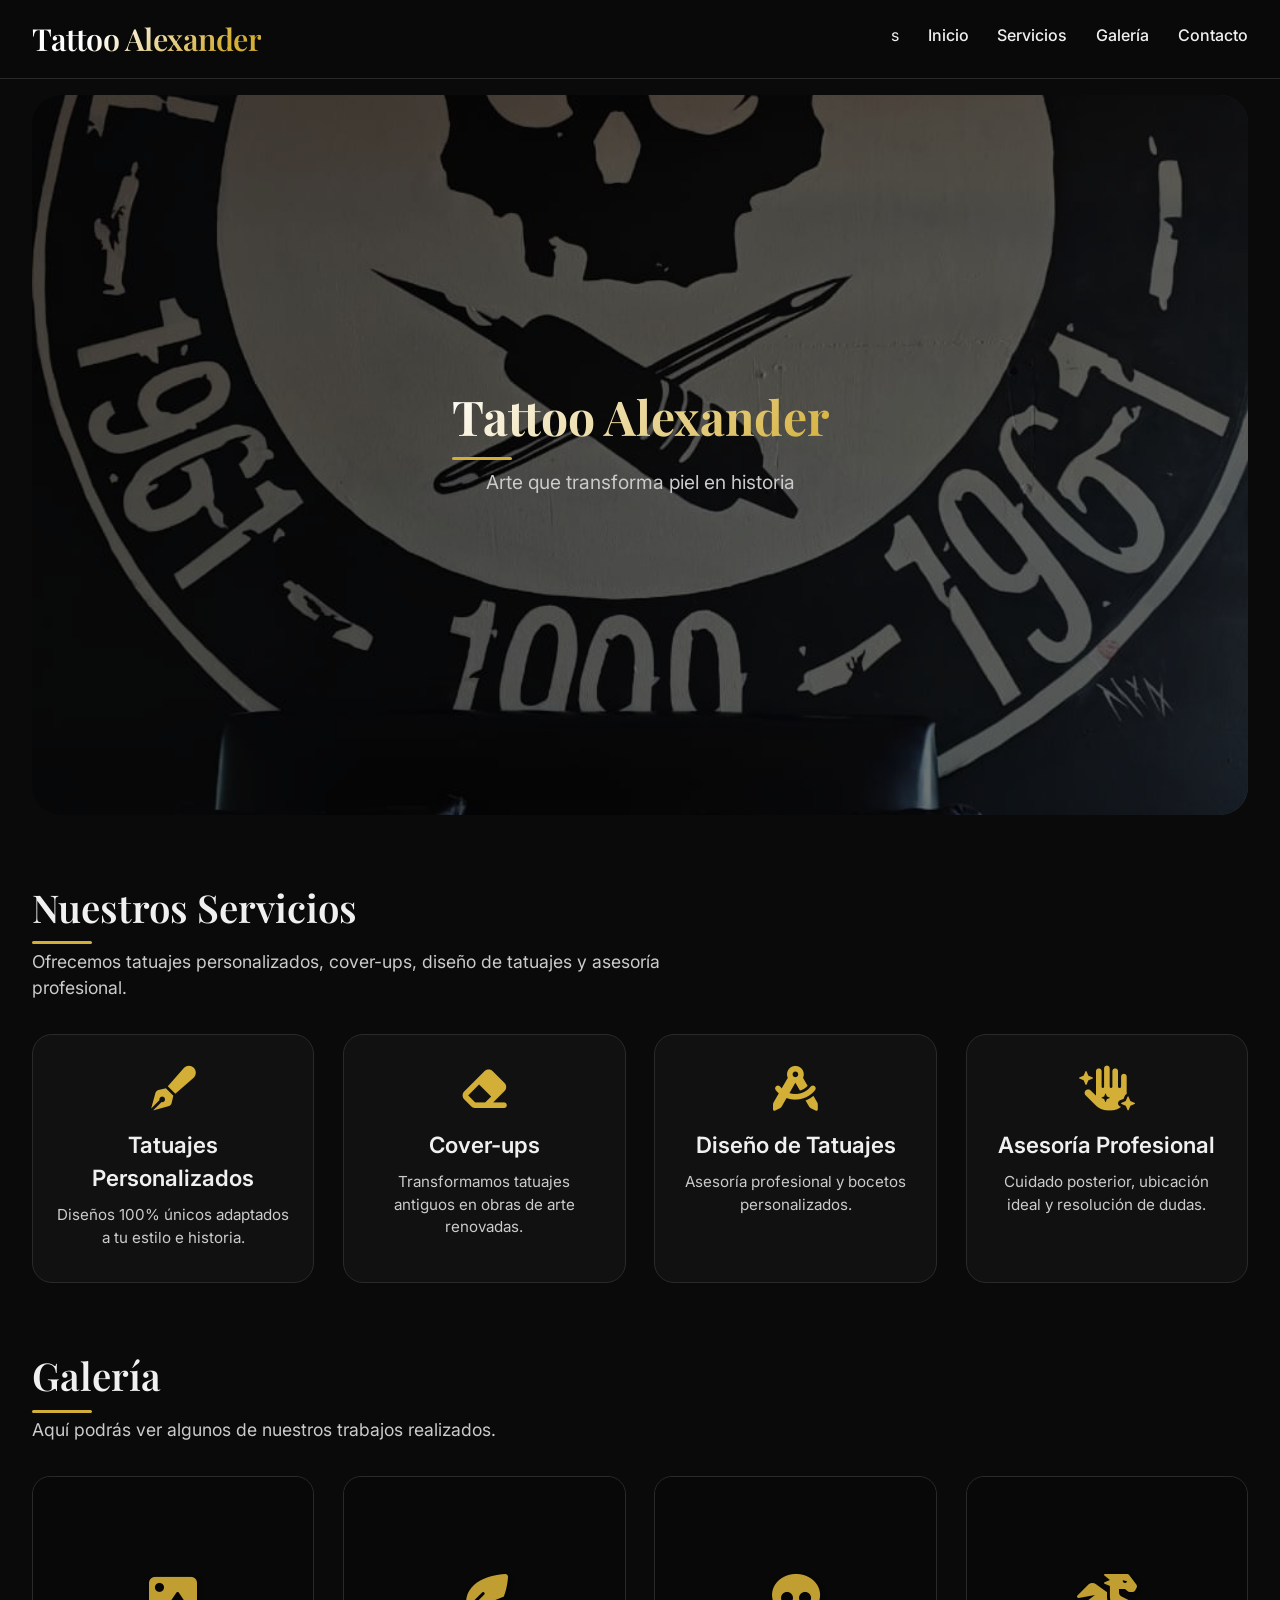
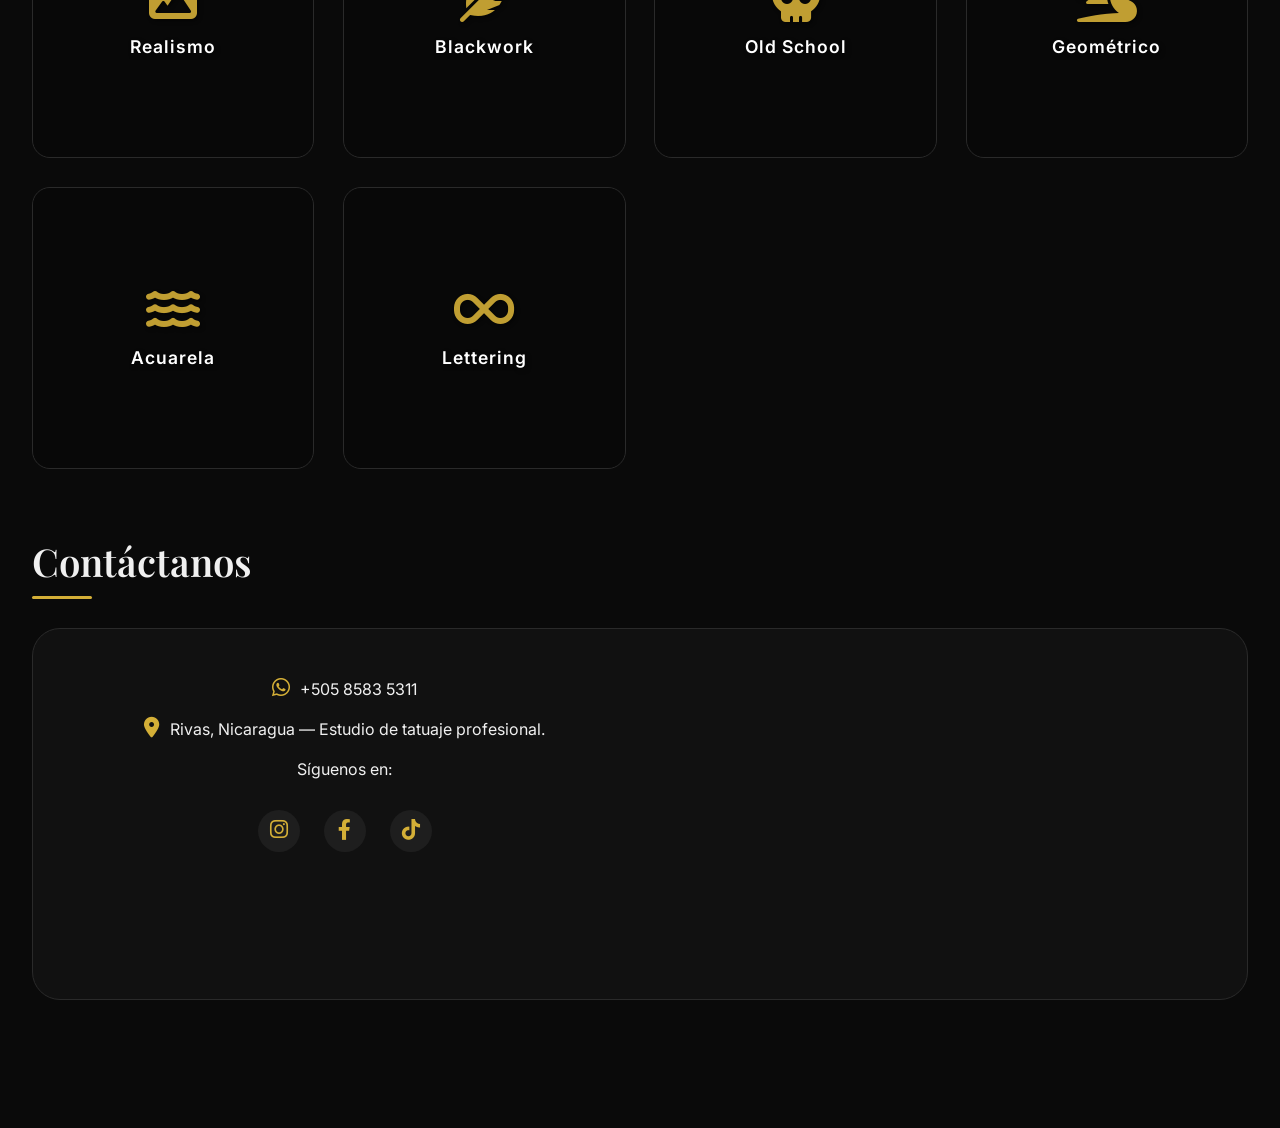
==== index.html @ 0f835dbe "afuera de la carpeta" ====
<!DOCTYPE html>
<html lang="es">

<head>
    <meta charset="UTF-8">
    <meta name="viewport" content="width=device-width, initial-scale=1.0, user-scalable=yes">
    <meta name="description"
        content="Tattoo Alexander | Arte en la piel con pasión y profesionalismo. Tatuajes personalizados, cover-ups y diseño en Rivas, Nicaragua.">
    <title>Tattoo Alexander | Arte en la Piel</title>
    <!-- Preconnect para fuentes y mejor rendimiento -->
    <link rel="preconnect" href="https://fonts.googleapis.com">
    <link rel="preconnect" href="https://fonts.gstatic.com" crossorigin>
    <!-- Google Fonts: estilos modernos y elegantes -->
    <link
        href="https://fonts.googleapis.com/css2?family=Inter:opsz,wght@14..32,300;14..32,400;14..32,600;14..32,700&family=Playfair+Display:ital,wght@0,400;0,600;1,400&display=swap"
        rel="stylesheet">
    <!-- Font Awesome 6 (íconos gratuitos) -->
    <link rel="stylesheet" href="https://cdnjs.cloudflare.com/ajax/libs/font-awesome/6.0.0-beta3/css/all.min.css">
    <!-- Archivo CSS externo -->
    <link rel="stylesheet" href="jalex.css">
</head>

<body> 

    <header> <!---Encabezado-->
        <h1>Tattoo Alexander</h1>
        <nav>s
            <a href="#INICIO">Inicio</a>
            <a href="#SERVICIOS">Servicios</a>
            <a href="#GALERIA">Galería</a>
            <a href="#CONTACTO">Contacto</a>
        </nav>
    </header>

    <main>
        <!-- HERO / INICIO -->
        <section id="INICIO" class="hero-carousel">
            <div class="carousel-container">
                <div class="carousel-content">
                    <h2 class="carousel-title">Tattoo Alexander</h2>
                    <p class="carousel-subtitle">Arte que transforma piel en historia</p>
                </div>
            </div>
        </section>

        <!-- SERVICIOS -->
        <section id="SERVICIOS">
            <h2>Nuestros Servicios</h2>
            <p class="section-desc">Ofrecemos tatuajes personalizados, cover-ups, diseño de tatuajes y asesoría
                profesional.</p>
            <div class="servicios-grid">
                <div class="servicio-card">
                    <i class="fas fa-pen-fancy"></i>
                    <h3>Tatuajes Personalizados</h3>
                    <p>Diseños 100% únicos adaptados a tu estilo e historia.</p>
                </div>
                <div class="servicio-card">
                    <i class="fas fa-eraser"></i>
                    <h3>Cover-ups</h3>
                    <p>Transformamos tatuajes antiguos en obras de arte renovadas.</p>
                </div>
                <div class="servicio-card">
                    <i class="fas fa-drafting-compass"></i>
                    <h3>Diseño de Tatuajes</h3>
                    <p>Asesoría profesional y bocetos personalizados.</p>
                </div>
                <div class="servicio-card">
                    <i class="fas fa-hand-sparkles"></i>
                    <h3>Asesoría Profesional</h3>
                    <p>Cuidado posterior, ubicación ideal y resolución de dudas.</p>
                </div>
            </div>
        </section>

        <!-- GALERIA -->
        <section id="GALERIA">
            <h2>Galería</h2>
            <p class="section-desc">Aquí podrás ver algunos de nuestros trabajos realizados.</p>
            <div class="galeria-grid">
                <div class="galeria-item">
                    <div class="placeholder-img" style="background-image: url('../img/realismoleon.jpeg');">
                        <i class="fas fa-image"></i>
                        <span>Realismo</span>
                    </div>
                </div>
                <div class="galeria-item">
                    <div class="placeholder-img" style="background-image: url('../img/dragonchino.jpeg');">
                        <i class="fas fa-feather-alt"></i>
                        <span>Blackwork</span>
                    </div>
                </div>
                <div class="galeria-item">
                    <div class="placeholder-img" style="background-image: url('../img/realismoleon.jpeg');">
                        <i class="fas fa-skull"></i>
                        <span>Old School</span>
                    </div>
                </div>
                <div class="galeria-item">
                    <div class="placeholder-img" style="background-image: url('img/geometrico.jpg');">
                        <i class="fas fa-dragon"></i>
                        <span>Geométrico</span>
                    </div>
                </div>
                <div class="galeria-item">
                    <div class="placeholder-img" style="background-image: url('../img/acuarela.jpg');">
                        <i class="fas fa-water"></i>
                        <span>Acuarela</span>
                    </div>
                </div>
                <div class="galeria-item">
                    <div class="placeholder-img" style="background-image: url('../img/lettering.jpg');">
                        <i class="fas fa-infinity"></i>
                        <span>Lettering</span>
                    </div>
                </div>
            </div>
        </section>

<!-- CONTACTO -->
<section id="CONTACTO">
    <h2>Contáctanos</h2>
    <div class="contacto-container">
        <div class="contacto-info">
            <p>
                <i class="fab fa-whatsapp"></i>
                <a href="https://wa.me/50585835311" target="_blank" rel="noopener noreferrer">+505 8583 5311</a>
            </p>
            <p>
                <i class="fas fa-map-marker-alt"></i> 
                Rivas, Nicaragua — Estudio de tatuaje profesional.
            </p>
            <p>Síguenos en:</p>
            <div class="redes-sociales">
                <a href="https://www.instagram.com/alexanderlopez4422/" aria-label="Instagram" target="_blank" rel="noopener noreferrer">
                    <i class="fab fa-instagram"></i>
                </a>
                <a href="https://www.facebook.com/311artcollection" aria-label="Facebook" target="_blank" rel="noopener noreferrer">
                    <i class="fab fa-facebook-f"></i>
                </a>
                <a href="https://www.tiktok.com/@alexander.lopez8582" aria-label="TikTok" target="_blank" rel="noopener noreferrer">
                    <i class="fab fa-tiktok"></i>
                </a>
            </div>
        </div>
        <div class="mapa-container">
            <iframe class="Mapa"
                src="https://www.google.com/maps/embed?pb=!1m18!1m12!1m3!1d201.12761657476346!2d-85.8258881623161!3d11.441483662195276!2m3!1f0!2f0!3f0!3m2!1i1024!2i768!4f13.1!3m3!1m2!1s0x8f744f228a3b0b9b%3A0xc410ebf60bcb712b!2sTattoo%20Alexander!5e1!3m2!1ses-419!2sni!4v1776577980999!5m2!1ses-419!2sni"
                allowfullscreen="" loading="lazy">
        </div>
    </div>

    <footer>
        <p>&copy; 2025 Tattoo Alexander — Arte en la piel con pasión y profesionalismo.</p>
    </footer>

</body>

</html>
---- jalex.css ----
/* ========== RESET & VARIABLES ========== */
* {
    margin: 0;
    padding: 0;
    box-sizing: border-box;
}

:root {
    --fondo-oscuro: #0a0a0a;
    --fondo-card: #111111;
    --texto-principal: #f0f0f0;
    --texto-suave: #cbcbcb;
    --acento: #d4af37;
    --acento-hover: #e6c450;
    --borde-gris: #2a2a2a;
    --sombra: 0 15px 35px rgba(0, 0, 0, 0.5);
    --transition: all 0.3s ease;
}

body {
    background-color: var(--fondo-oscuro);
    color: var(--texto-principal);
    font-family: 'Inter', sans-serif;
    line-height: 1.5;
    scroll-behavior: smooth;
}

/* ========== HEADER / NAVEGACIÓN ========== */
header {
    background: rgba(10, 10, 10, 0.95);
    backdrop-filter: blur(6px);
    padding: 1rem 2rem;
    position: sticky;
    top: 0;
    z-index: 100;
    border-bottom: 1px solid var(--borde-gris);
    display: flex;
    flex-wrap: wrap;
    justify-content: space-between;
    align-items: center;
    gap: 1rem;
}

header h1 {
    font-family: 'Playfair Display', serif;
    font-size: 1.9rem;
    font-weight: 600;
    letter-spacing: -0.5px;
    background: linear-gradient(135deg, #fff 30%, var(--acento) 80%);
    background-clip: text;
    -webkit-background-clip: text;
    color: transparent;
}

nav {
    display: flex;
    gap: 1.8rem;
    flex-wrap: wrap;
}

nav a {
    color: var(--texto-principal);
    text-decoration: none;
    font-weight: 500;
    font-size: 1rem;
    transition: var(--transition);
    border-bottom: 2px solid transparent;
    padding-bottom: 5px;
}

nav a:hover {
    color: var(--acento);
    border-bottom-color: var(--acento);
}

/* ========== MAIN y secciones comunes ========== */
main {
    max-width: 1300px;
    margin: 0 auto;
    padding: 1rem 2rem 4rem;
}

section {
    margin: 4rem 0;
    scroll-margin-top: 90px;
}

section h2 {
    font-family: 'Playfair Display', serif;
    font-size: 2.4rem;
    font-weight: 600;
    margin-bottom: 0.8rem;
    position: relative;
    display: inline-block;
}

section h2::after {
    content: '';
    position: absolute;
    bottom: -8px;
    left: 0;
    width: 60px;
    height: 3px;
    background: var(--acento);
    border-radius: 3px;
}

.section-desc {
    font-size: 1.1rem;
    color: var(--texto-suave);
    margin-bottom: 2rem;
    max-width: 700px;
}

/* ========== HERO CARRUSEL ========== */
.hero-carousel {
    min-height: 80vh;
    margin: 0;
    padding: 0;
}

.carousel-container {
    position: relative;
    height: 80vh;
    min-height: 500px;
    overflow: hidden;
    border-radius: 28px;
    background: url('../Img/logoalex.jpeg') no-repeat center center / cover;
}

.carousel-content {
    position: relative;
    z-index: 2;
    display: flex;
    flex-direction: column;
    align-items: center;
    justify-content: center;
    text-align: center;
    height: 100%;
    padding: 2rem;
    background: rgba(0, 0, 0, 0.55);
    border-radius: 28px;
}

.carousel-title {
    font-family: 'Playfair Display', serif;
    font-size: 3rem;
    font-weight: 700;
    background: linear-gradient(135deg, #fff, var(--acento));
    background-clip: text;
    -webkit-background-clip: text;
    color: transparent;
    margin-bottom: 1rem;
}

.carousel-subtitle {
    font-size: 1.2rem;
    color: var(--texto-suave);
    margin-bottom: 2rem;
}

/* ========== BOTONES ========== */
.btn-cta {
    display: inline-flex;
    align-items: center;
    gap: 8px;
    background: var(--acento);
    color: #0a0a0a;
    font-weight: bold;
    padding: 12px 28px;
    border-radius: 40px;
    text-decoration: none;
    transition: var(--transition);
    font-size: 1rem;
}

.btn-cta:hover {
    background: var(--acento-hover);
    transform: scale(1.02);
    box-shadow: 0 5px 15px rgba(212, 175, 55, 0.3);
}

/* ========== SERVICIOS ========== */
.servicios-grid {
    display: grid;
    grid-template-columns: repeat(auto-fit, minmax(250px, 1fr));
    gap: 1.8rem;
    margin-top: 1rem;
}

.servicio-card {
    background: var(--fondo-card);
    padding: 2rem 1.5rem;
    border-radius: 20px;
    text-align: center;
    border: 1px solid var(--borde-gris);
    transition: var(--transition);
}

.servicio-card:hover {
    transform: translateY(-6px);
    border-color: var(--acento);
    box-shadow: 0 12px 24px rgba(0, 0, 0, 0.4);
}

.servicio-card i {
    font-size: 2.8rem;
    color: var(--acento);
    margin-bottom: 1rem;
}

.servicio-card h3 {
    font-size: 1.4rem;
    margin-bottom: 0.6rem;
    font-weight: 600;
}

.servicio-card p {
    color: var(--texto-suave);
    font-size: 0.95rem;
}

/* ========== GALERIA ========== */
.galeria-grid {
    display: grid;
    grid-template-columns: repeat(auto-fill, minmax(280px, 1fr));
    gap: 1.8rem;
    margin: 2rem 0 1.5rem;
}

.galeria-item {
    background: var(--fondo-card);
    border-radius: 18px;
    overflow: hidden;
    aspect-ratio: 1 / 1;
    border: 1px solid var(--borde-gris);
    transition: var(--transition);
}

.galeria-item:hover {
    transform: scale(1.02);
    border-color: var(--acento);
}

.placeholder-img {
    width: 100%;
    height: 100%;
    background-size: cover;
    background-position: center;
    background-repeat: no-repeat;
    display: flex;
    flex-direction: column;
    align-items: center;
    justify-content: center;
    gap: 12px;
    color: white;
    position: relative;
    text-shadow: 2px 2px 4px rgba(0, 0, 0, 0.5);
}

.placeholder-img::before {
    content: '';
    position: absolute;
    top: 0;
    left: 0;
    width: 100%;
    height: 100%;
    background: rgba(0, 0, 0, 0.55);
    transition: var(--transition);
}

.placeholder-img:hover::before {
    background: rgba(0, 0, 0, 0.4);
}

.placeholder-img i,
.placeholder-img span {
    position: relative;
    z-index: 1;
}

.placeholder-img i {
    font-size: 3rem;
    color: var(--acento);
    opacity: 0.9;
}

.placeholder-img span {
    font-weight: 600;
    font-size: 1.1rem;
    letter-spacing: 1px;
}

/* ========== CONTACTO ========== */
.contacto-container {
    display: flex;
    flex-wrap: wrap;
    gap: 2rem;
    margin-top: 1.5rem;
    background: var(--fondo-card);
    border-radius: 28px;
    padding: 2rem;
    border: 1px solid var(--borde-gris);
}

.contacto-info {
    flex: 1;
    min-width: 250px;
    text-align: center;
}


.contacto-info p {
    margin: 1rem 0;
    display: flex;
    align-items: center;
    justify-content: center;
    gap: 10px;
    flex-wrap: wrap;
}

.contacto-info i {
    font-size: 1.3rem;
    color: var(--acento);
}

.contacto-info a {
    color: var(--texto-principal);
    text-decoration: none;
    transition: var(--transition);
}

.contacto-info a:hover {
    color: var(--acento);
}

.redes-sociales {
    display: flex;
    gap: 1.5rem;
    margin-top: 1.8rem;
    justify-content: center;
}

.redes-sociales a {
    background: #1e1e1e;
    width: 42px;
    height: 42px;
    display: flex;
    align-items: center;
    justify-content: center;
    border-radius: 50%;
    font-size: 1.3rem;
    transition: var(--transition);
    color: var(--texto-principal);
}

.redes-sociales a:hover {
    background: var(--acento);
    color: #0a0a0a;
    transform: translateY(-3px);
}
.mapa-container {
    flex: 1;
    min-width: 280px;
}


.Mapa {
    width: 100%;
    height: 300px;
    border: none;
    border-radius: 18px;
}
/* ========== FOOTER ========== */
footer {
    text-align: center;
    padding: 2rem;
    border-top: 1px solid var(--borde-gris);
    margin-top: 2rem;
    color: var(--texto-suave);
    font-size: 0.85rem;
}

/* ========== RESPONSIVE ========== */
@media (max-width: 768px) {
    header {
        flex-direction: column;
        text-align: center;
    }

    nav {
        justify-content: center;
        gap: 1.2rem;
    }

    main {
        padding: 1rem 1.2rem 2rem;
    }

    section h2 {
        font-size: 2rem;
    }

    .carousel-title {
        font-size: 2rem;
    }

    .contacto-container {
        flex-direction: column;
        padding: 1.5rem;
    }

    .servicios-grid {
        grid-template-columns: 1fr;
    }

    .galeria-grid {
        grid-template-columns: repeat(auto-fill, minmax(240px, 1fr));
    }
}

@media (max-width: 480px) {
    header h1 {
        font-size: 1.6rem;
    }

    .btn-cta {
        padding: 10px 20px;
        font-size: 0.9rem;
    }

    .placeholder-img i {
        font-size: 2.4rem;
    }
}
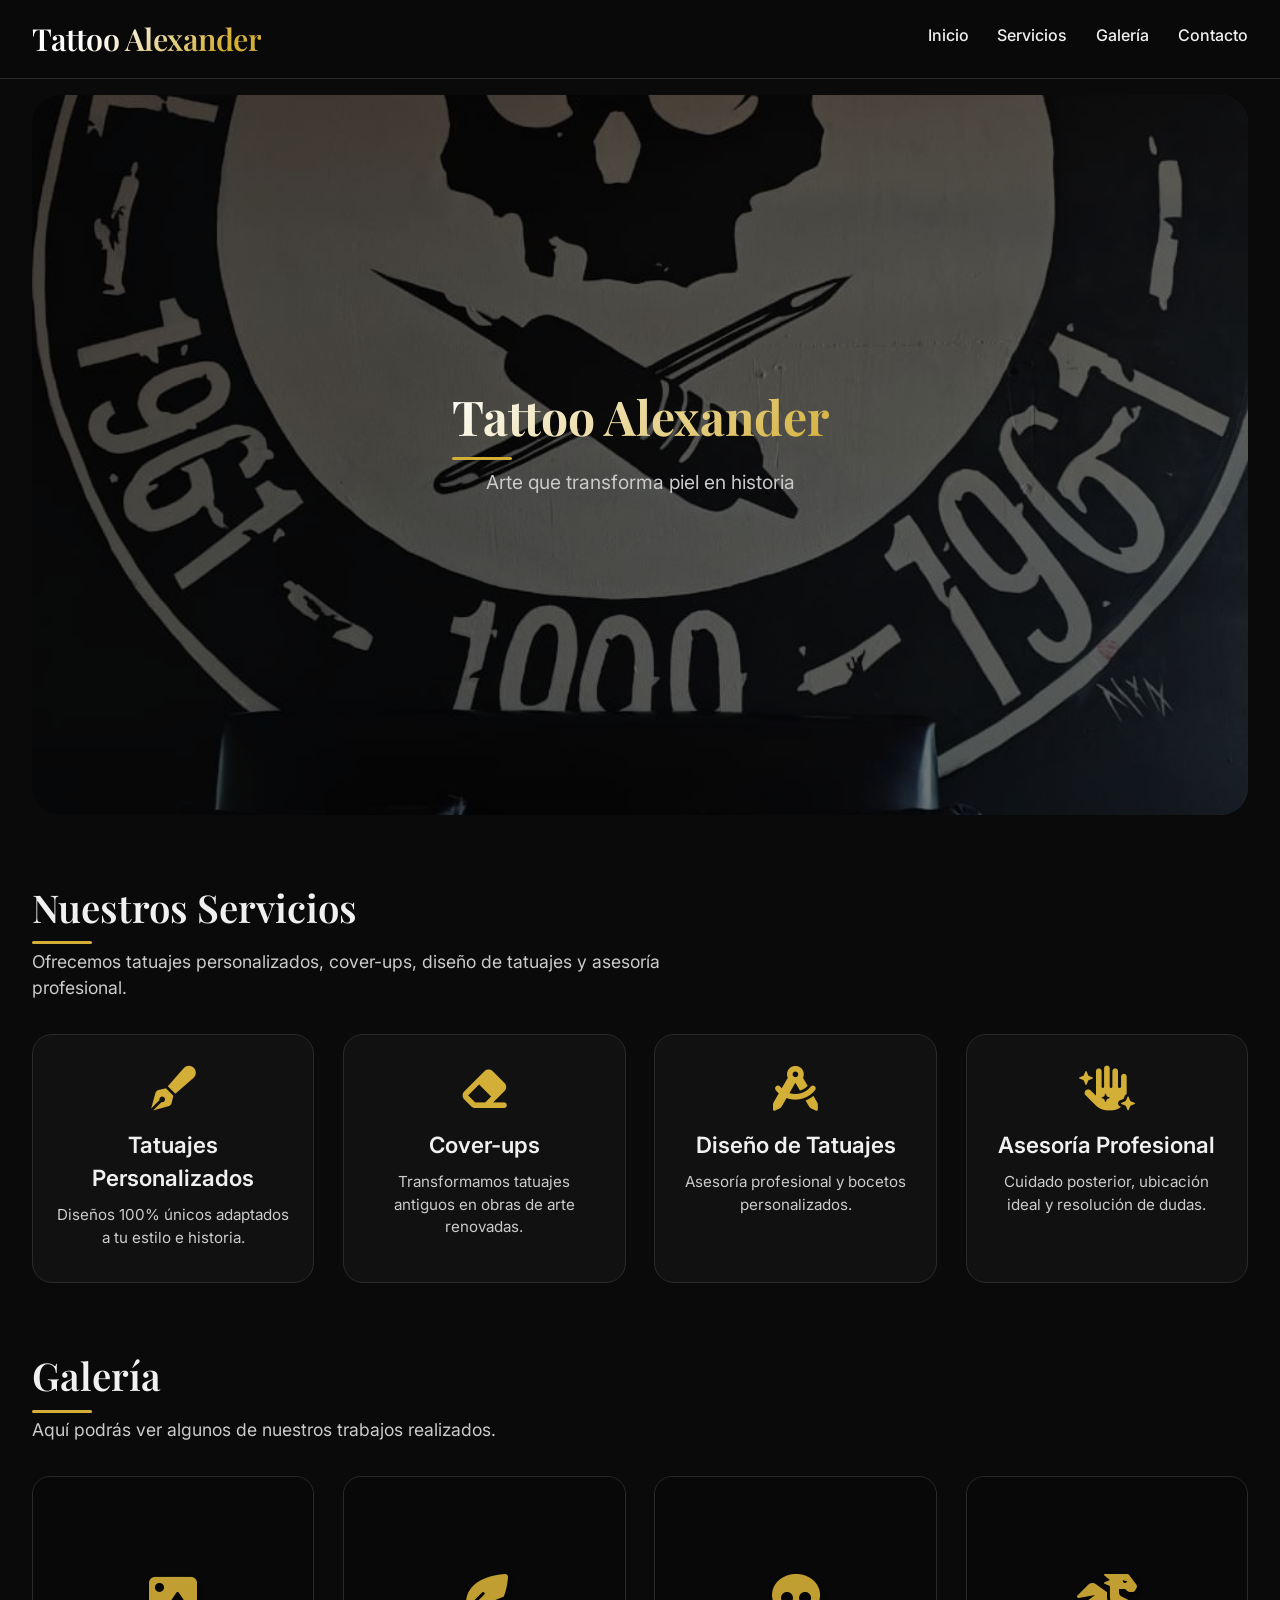
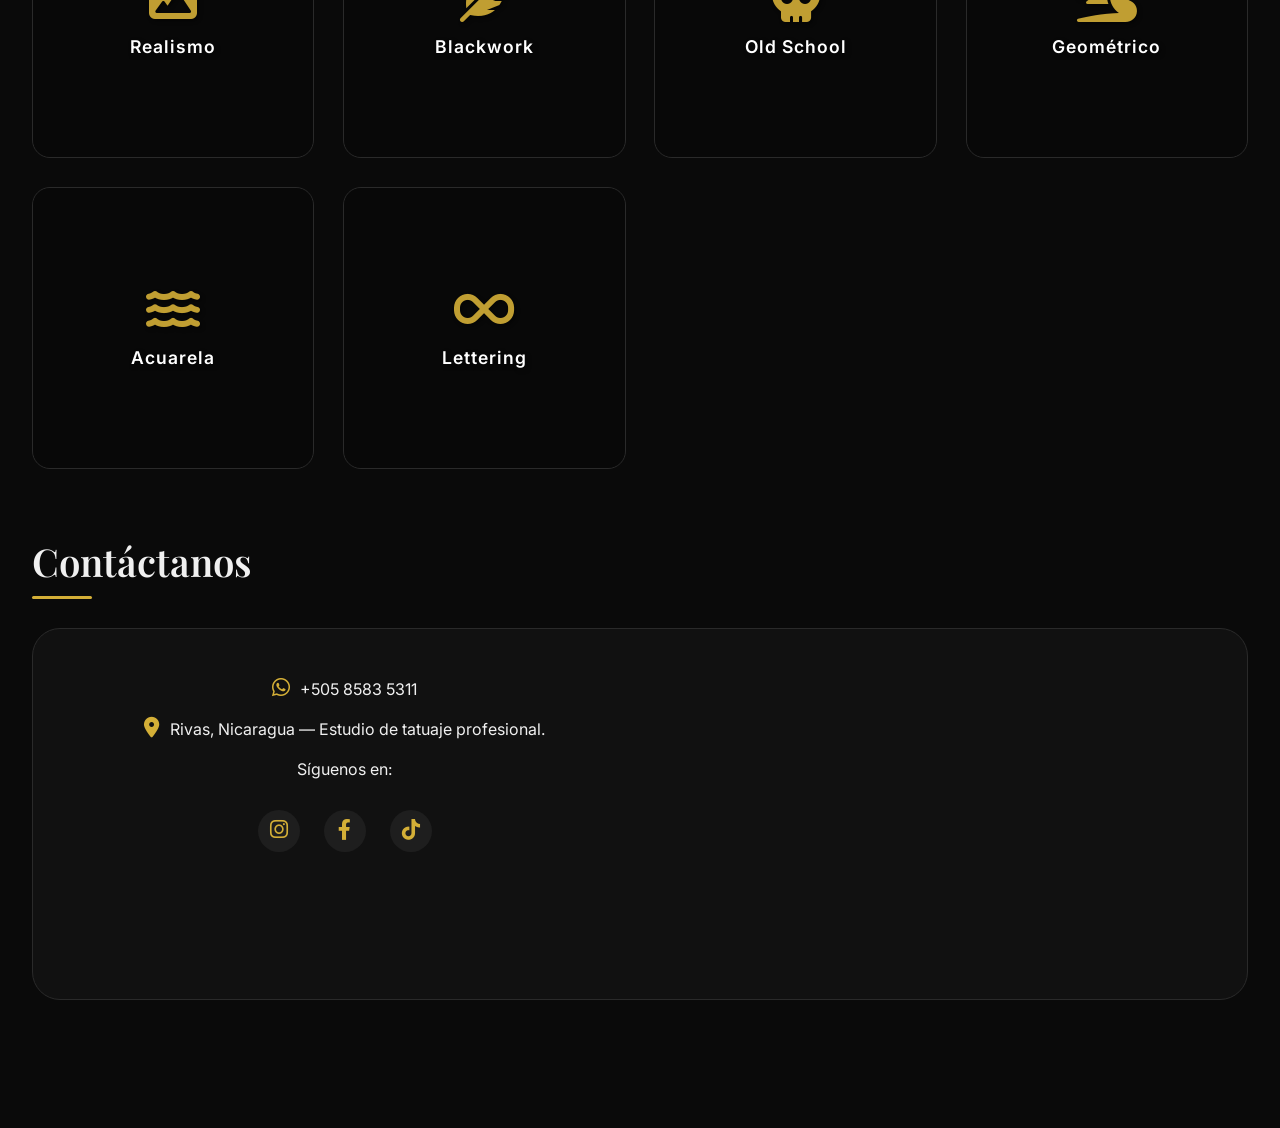
==== commit 3325733a: "imagenes redirijidas otra ves" ====
--- a/index.html
+++ b/index.html
@@ -24,7 +24,7 @@
 
     <header> <!---Encabezado-->
         <h1>Tattoo Alexander</h1>
-        <nav>s
+        <nav>
             <a href="#INICIO">Inicio</a>
             <a href="#SERVICIOS">Servicios</a>
             <a href="#GALERIA">Galería</a>
@@ -78,19 +78,19 @@
             <p class="section-desc">Aquí podrás ver algunos de nuestros trabajos realizados.</p>
             <div class="galeria-grid">
                 <div class="galeria-item">
-                    <div class="placeholder-img" style="background-image: url('../img/realismoleon.jpeg');">
+                    <div class="placeholder-img" style="background-image: url('img/realismoleon.jpeg');">
                         <i class="fas fa-image"></i>
                         <span>Realismo</span>
                     </div>
                 </div>
                 <div class="galeria-item">
-                    <div class="placeholder-img" style="background-image: url('../img/dragonchino.jpeg');">
+                    <div class="placeholder-img" style="background-image: url('img/dragonchino.jpeg');">
                         <i class="fas fa-feather-alt"></i>
                         <span>Blackwork</span>
                     </div>
                 </div>
                 <div class="galeria-item">
-                    <div class="placeholder-img" style="background-image: url('../img/realismoleon.jpeg');">
+                    <div class="placeholder-img" style="background-image: url('img/realismoleon.jpeg');">
                         <i class="fas fa-skull"></i>
                         <span>Old School</span>
                     </div>
@@ -102,13 +102,13 @@
                     </div>
                 </div>
                 <div class="galeria-item">
-                    <div class="placeholder-img" style="background-image: url('../img/acuarela.jpg');">
+                    <div class="placeholder-img" style="background-image: url('img/acuarela.jpg');">
                         <i class="fas fa-water"></i>
                         <span>Acuarela</span>
                     </div>
                 </div>
                 <div class="galeria-item">
-                    <div class="placeholder-img" style="background-image: url('../img/lettering.jpg');">
+                    <div class="placeholder-img" style="background-image: url('img/lettering.jpg');">
                         <i class="fas fa-infinity"></i>
                         <span>Lettering</span>
                     </div>
--- a/jalex.css
+++ b/jalex.css
@@ -125,7 +125,7 @@
     min-height: 500px;
     overflow: hidden;
     border-radius: 28px;
-    background: url('../Img/logoalex.jpeg') no-repeat center center / cover;
+    background: url('Img/logoalex.jpeg') no-repeat center center / cover;
 }
 
 .carousel-content {
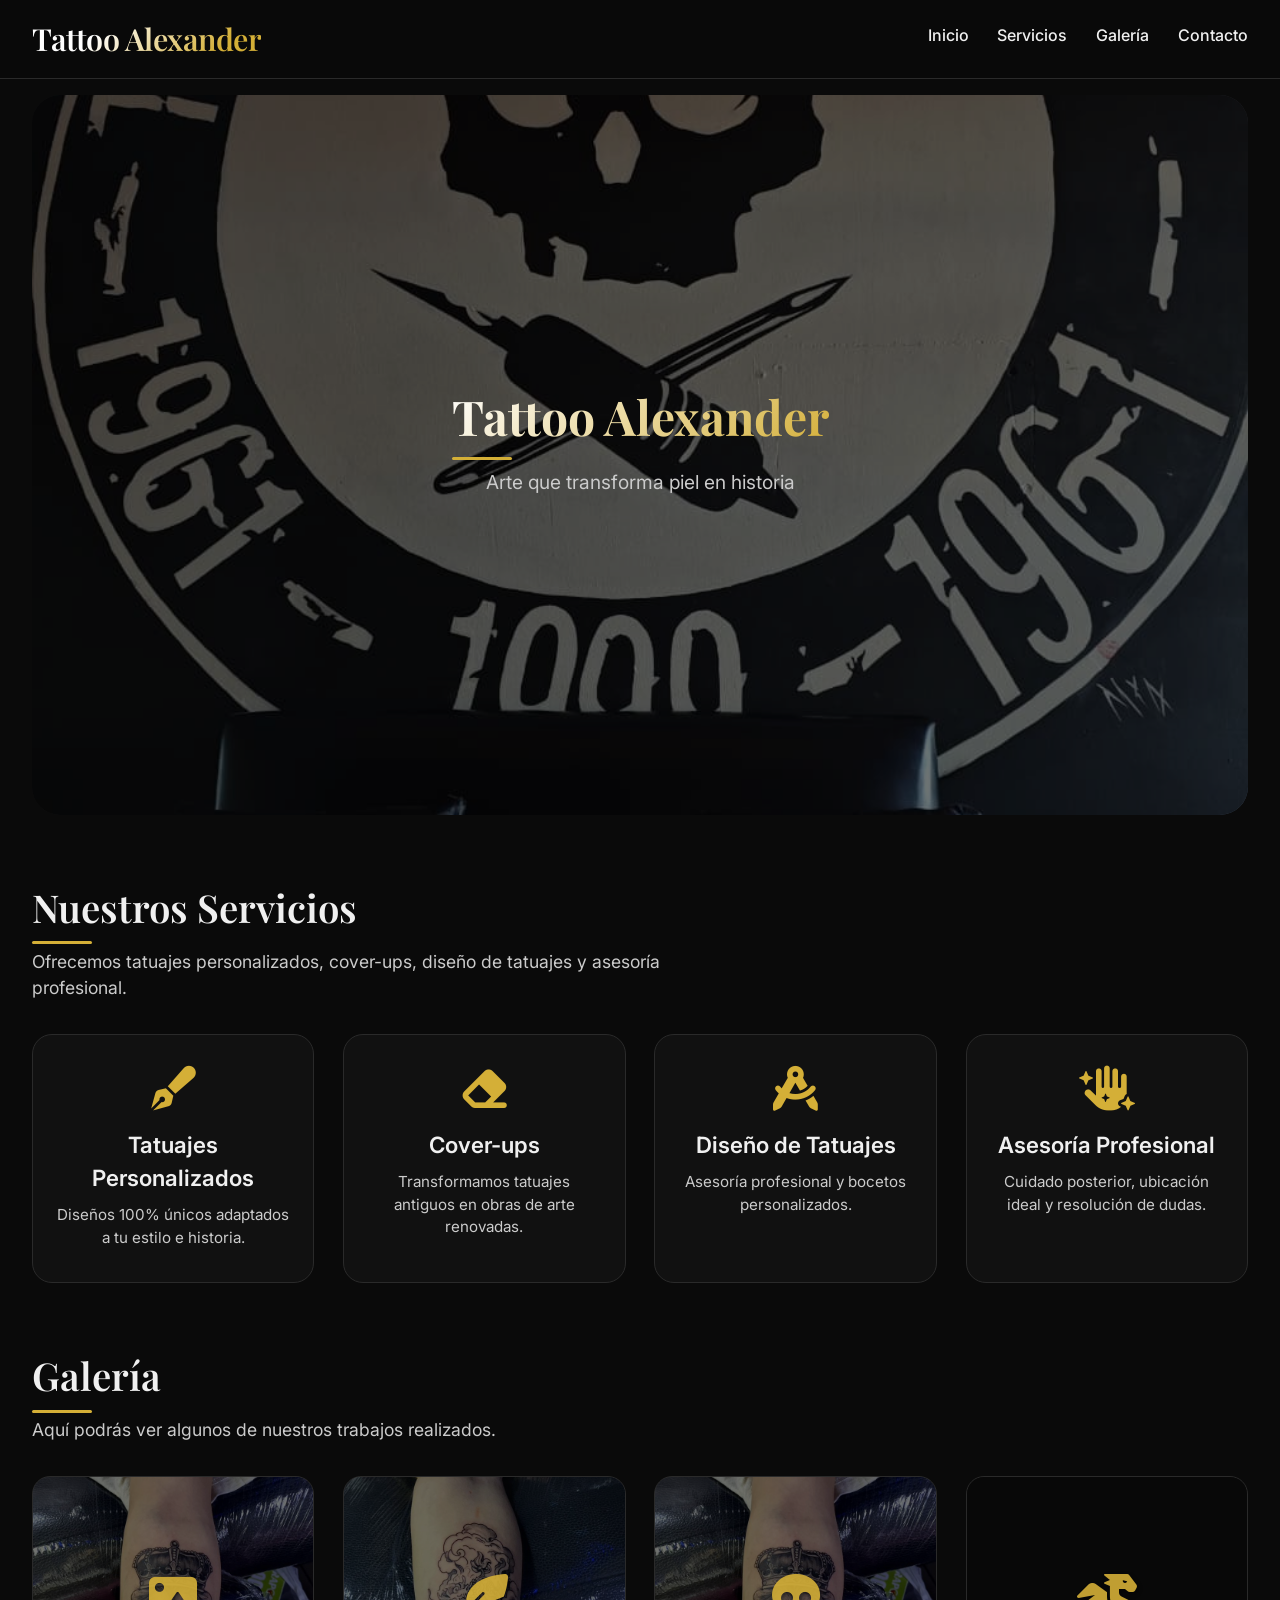
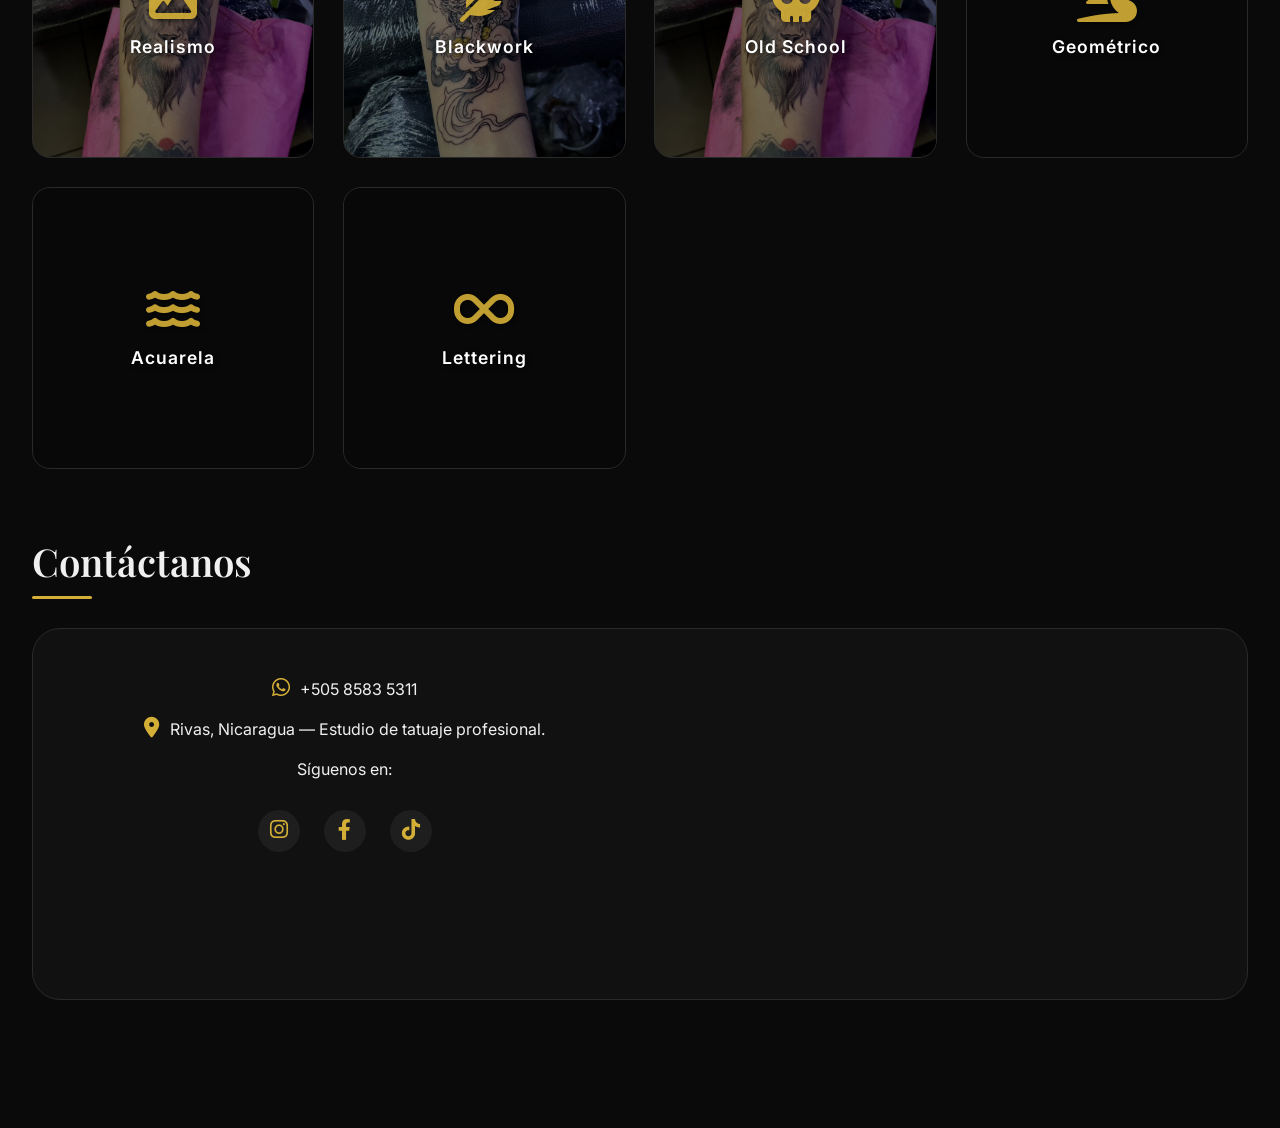
==== commit c1af9ada: "img a Img" ====
--- a/index.html
+++ b/index.html
@@ -78,37 +78,37 @@
             <p class="section-desc">Aquí podrás ver algunos de nuestros trabajos realizados.</p>
             <div class="galeria-grid">
                 <div class="galeria-item">
-                    <div class="placeholder-img" style="background-image: url('img/realismoleon.jpeg');">
+                    <div class="placeholder-img" style="background-image: url('Img/realismoleon.jpeg');">
                         <i class="fas fa-image"></i>
                         <span>Realismo</span>
                     </div>
                 </div>
                 <div class="galeria-item">
-                    <div class="placeholder-img" style="background-image: url('img/dragonchino.jpeg');">
+                    <div class="placeholder-img" style="background-image: url('Img/dragonchino.jpeg');">
                         <i class="fas fa-feather-alt"></i>
                         <span>Blackwork</span>
                     </div>
                 </div>
                 <div class="galeria-item">
-                    <div class="placeholder-img" style="background-image: url('img/realismoleon.jpeg');">
+                    <div class="placeholder-img" style="background-image: url('Img/realismoleon.jpeg');">
                         <i class="fas fa-skull"></i>
                         <span>Old School</span>
                     </div>
                 </div>
                 <div class="galeria-item">
-                    <div class="placeholder-img" style="background-image: url('img/geometrico.jpg');">
+                    <div class="placeholder-img" style="background-image: url('Img/geometrico.jpg');">
                         <i class="fas fa-dragon"></i>
                         <span>Geométrico</span>
                     </div>
                 </div>
                 <div class="galeria-item">
-                    <div class="placeholder-img" style="background-image: url('img/acuarela.jpg');">
+                    <div class="placeholder-img" style="background-image: url('Img/acuarela.jpg');">
                         <i class="fas fa-water"></i>
                         <span>Acuarela</span>
                     </div>
                 </div>
                 <div class="galeria-item">
-                    <div class="placeholder-img" style="background-image: url('img/lettering.jpg');">
+                    <div class="placeholder-img" style="background-image: url('Img/lettering.jpg');">
                         <i class="fas fa-infinity"></i>
                         <span>Lettering</span>
                     </div>
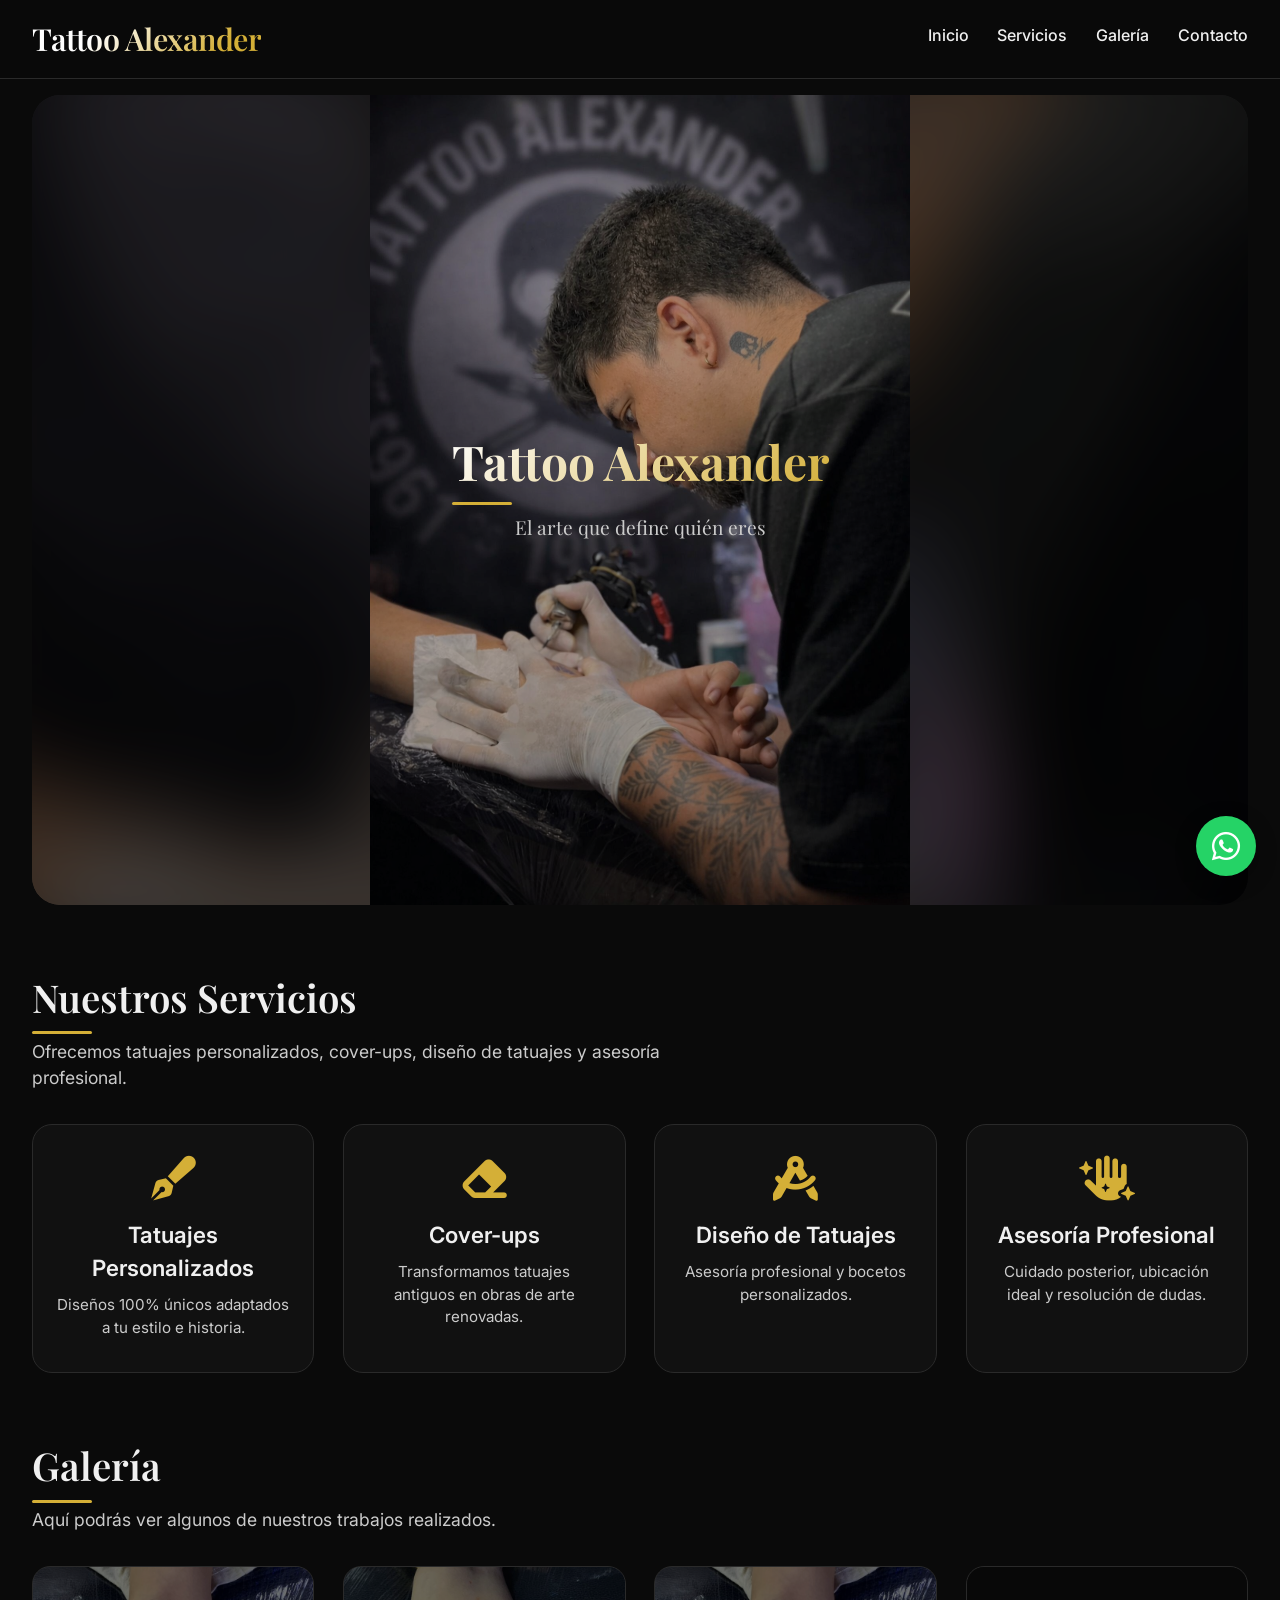
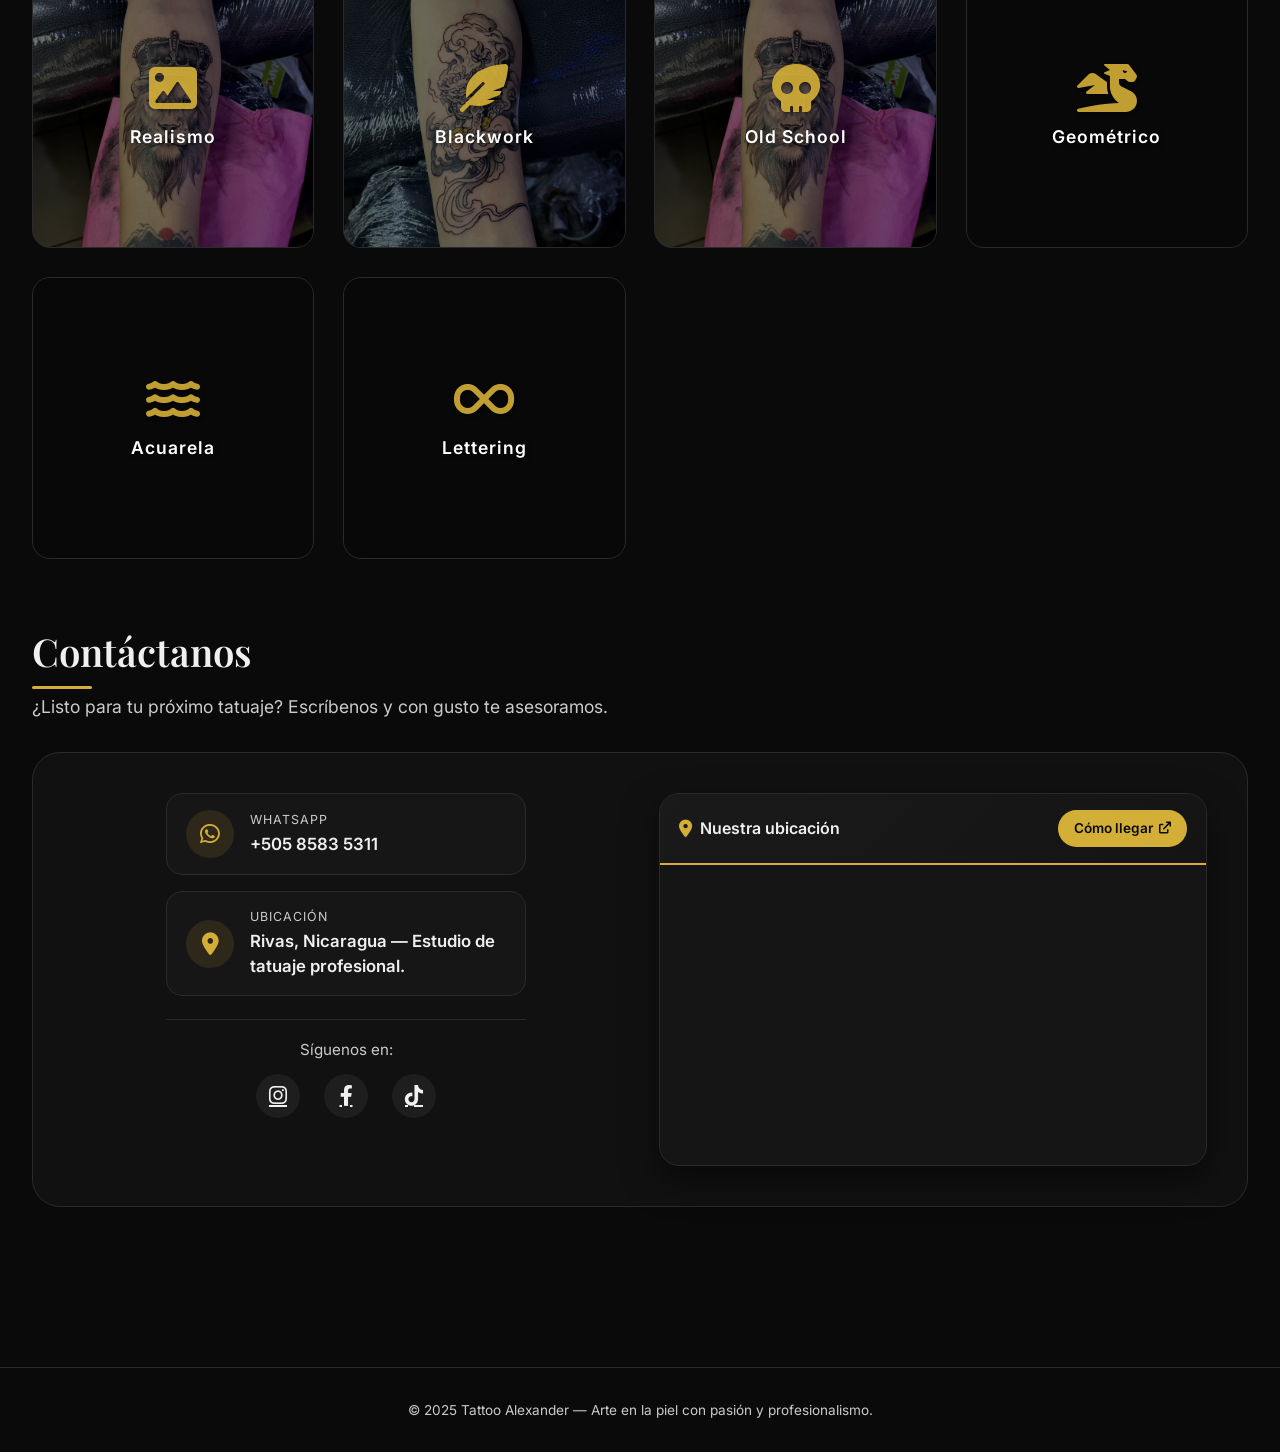
==== commit 80c0e1ce: "Nuevas cosas" ====
--- a/index.html
+++ b/index.html
@@ -18,10 +18,21 @@
     <link rel="stylesheet" href="https://cdnjs.cloudflare.com/ajax/libs/font-awesome/6.0.0-beta3/css/all.min.css">
     <!-- Archivo CSS externo -->
     <link rel="stylesheet" href="jalex.css">
+    <!-- Google Tag Manager -->
+<script>(function(w,d,s,l,i){w[l]=w[l]||[];w[l].push({'gtm.start':
+new Date().getTime(),event:'gtm.js'});var f=d.getElementsByTagName(s)[0],
+j=d.createElement(s),dl=l!='dataLayer'?'&l='+l:'';j.async=true;j.src=
+'https://www.googletagmanager.com/gtm.js?id='+i+dl;f.parentNode.insertBefore(j,f);
+})(window,document,'script','dataLayer','GTM-W9DZFHJ8');</script>
+<!-- End Google Tag Manager -->
 </head>
 
 <body> 
-
+    <!-- Google Tag Manager (noscript) -->
+<noscript><iframe src="https://www.googletagmanager.com/ns.html?id=GTM-W9DZFHJ8"
+height="0" width="0" style="display:none;visibility:hidden"></iframe></noscript>
+<!-- End Google Tag Manager (noscript) -->
+    
     <header> <!---Encabezado-->
         <h1>Tattoo Alexander</h1>
         <nav>
@@ -36,9 +47,11 @@
         <!-- HERO / INICIO -->
         <section id="INICIO" class="hero-carousel">
             <div class="carousel-container">
+                <div class="carousel-bg-blur"></div>
+                <div class="carousel-photo"></div>
                 <div class="carousel-content">
                     <h2 class="carousel-title">Tattoo Alexander</h2>
-                    <p class="carousel-subtitle">Arte que transforma piel en historia</p>
+                    <p class="carousel-subtitle">El arte que define quién eres</p>
                 </div>
             </div>
         </section>
@@ -119,17 +132,30 @@
 <!-- CONTACTO -->
 <section id="CONTACTO">
     <h2>Contáctanos</h2>
+    <p class="section-desc">¿Listo para tu próximo tatuaje? Escríbenos y con gusto te asesoramos.</p>
     <div class="contacto-container">
         <div class="contacto-info">
-            <p>
-                <i class="fab fa-whatsapp"></i>
-                <a href="https://wa.me/50585835311" target="_blank" rel="noopener noreferrer">+505 8583 5311</a>
-            </p>
-            <p>
-                <i class="fas fa-map-marker-alt"></i> 
-                Rivas, Nicaragua — Estudio de tatuaje profesional.
-            </p>
-            <p>Síguenos en:</p>
+            <div class="contacto-item">
+                <div class="contacto-icono">
+                    <i class="fab fa-whatsapp"></i>
+                </div>
+                <div class="contacto-texto">
+                    <span class="contacto-label">WhatsApp</span>
+                    <a href="https://wa.me/50585835311" target="_blank" rel="noopener noreferrer">+505 8583 5311</a>
+                </div>
+            </div>
+            <div class="contacto-item">
+                <div class="contacto-icono">
+                    <i class="fas fa-map-marker-alt"></i>
+                </div>
+                <div class="contacto-texto">
+                    <span class="contacto-label">Ubicación</span>
+                    <p>Rivas, Nicaragua — Estudio de tatuaje profesional.</p>
+                </div>
+            </div>
+            <div class="contacto-divisor"></div>
+
+            <p class="redes-titulo">Síguenos en:</p>
             <div class="redes-sociales">
                 <a href="https://www.instagram.com/alexanderlopez4422/" aria-label="Instagram" target="_blank" rel="noopener noreferrer">
                     <i class="fab fa-instagram"></i>
@@ -143,16 +169,40 @@
             </div>
         </div>
         <div class="mapa-container">
-            <iframe class="Mapa"
-                src="https://www.google.com/maps/embed?pb=!1m18!1m12!1m3!1d201.12761657476346!2d-85.8258881623161!3d11.441483662195276!2m3!1f0!2f0!3f0!3m2!1i1024!2i768!4f13.1!3m3!1m2!1s0x8f744f228a3b0b9b%3A0xc410ebf60bcb712b!2sTattoo%20Alexander!5e1!3m2!1ses-419!2sni!4v1776577980999!5m2!1ses-419!2sni"
-                allowfullscreen="" loading="lazy">
+            <div class="mapa-header">
+                <div class="mapa-header-info">
+                    <i class="fas fa-location-dot"></i>
+                    <span>Nuestra ubicación</span>
+                </div>
+                <a class="mapa-direccion-btn"
+                    href="https://www.google.com/maps/dir/?api=1&destination=11.441483662195276,-85.8258881623161"
+                    target="_blank" rel="noopener noreferrer">
+                    Cómo llegar <i class="fas fa-arrow-up-right-from-square"></i>
+                </a>
+            </div>
+            <div class="mapa-frame">
+                <iframe class="Mapa"
+                    src="https://www.google.com/maps/embed?pb=!1m18!1m12!1m3!1d201.12761657476346!2d-85.8258881623161!3d11.441483662195276!2m3!1f0!2f0!3f0!3m2!1i1024!2i768!4f13.1!3m3!1m2!1s0x8f744f228a3b0b9b%3A0xc410ebf60bcb712b!2sTattoo%20Alexander!5e1!3m2!1ses-419!2sni!4v1776577980999!5m2!1ses-419!2sni"
+                    allowfullscreen="" loading="lazy" title="Ubicación Tattoo Alexander"></iframe>
+            </div>
         </div>
     </div>
+</section>
+</main>
 
     <footer>
         <p>&copy; 2025 Tattoo Alexander — Arte en la piel con pasión y profesionalismo.</p>
     </footer>
 
+    <!-- BURBUJA FLOTANTE DE WHATSAPP -->
+    <a href="https://wa.me/50585835311?text=Hola%2C%20quiero%20información%20sobre%20tatuajes"
+        class="whatsapp-float" id="whatsappFloat" target="_blank" rel="noopener noreferrer"
+        aria-label="Escríbenos por WhatsApp">
+        <i class="fab fa-whatsapp"></i>
+    </a>
+
+    <script src="Jalex.js"></script>
+
 </body>
 
 </html>
--- a/jalex.css
+++ b/jalex.css
@@ -17,12 +17,25 @@
     --transition: all 0.3s ease;
 }
 
+html {
+    overflow-x: hidden;
+    width: 100%;
+}
+
 body {
     background-color: var(--fondo-oscuro);
     color: var(--texto-principal);
     font-family: 'Inter', sans-serif;
     line-height: 1.5;
     scroll-behavior: smooth;
+    overflow-x: hidden;
+    width: 100%;
+}
+
+img {
+    max-width: 100%;
+    height: auto;
+    display: block;
 }
 
 /* ========== HEADER / NAVEGACIÓN ========== */
@@ -114,18 +127,41 @@
 
 /* ========== HERO CARRUSEL ========== */
 .hero-carousel {
-    min-height: 80vh;
+    min-height: 90vh;
     margin: 0;
     padding: 0;
 }
 
 .carousel-container {
     position: relative;
-    height: 80vh;
-    min-height: 500px;
+    height: 90vh;
+    min-height: 560px;
     overflow: hidden;
     border-radius: 28px;
-    background: url('Img/logoalex.jpeg') no-repeat center center / cover;
+    background-color: var(--fondo-oscuro);
+}
+
+.carousel-bg-blur {
+    position: absolute;
+    inset: 0;
+    background-image: url('Img/Portada Alex.png');
+    background-repeat: no-repeat;
+    background-position: center;
+    background-size: cover;
+    filter: blur(40px) brightness(0.45) saturate(1.1);
+    transform: scale(1.15);
+    z-index: 0;
+}
+
+.carousel-photo {
+    position: absolute;
+    inset: 0;
+    background-image: url('Img/Portada Alex.png');
+    background-repeat: no-repeat;
+    background-position: center;
+    background-size: contain;
+    z-index: 1;
+    box-shadow: 0 0 80px 20px rgba(0, 0, 0, 0.4);
 }
 
 .carousel-content {
@@ -138,7 +174,7 @@
     text-align: center;
     height: 100%;
     padding: 2rem;
-    background: rgba(0, 0, 0, 0.55);
+    background: rgba(0, 0, 0, 0.35);
     border-radius: 28px;
 }
 
@@ -157,6 +193,7 @@
     font-size: 1.2rem;
     color: var(--texto-suave);
     margin-bottom: 2rem;
+    font-family: 'Playfair Display', serif;
 }
 
 /* ========== BOTONES ========== */
@@ -295,56 +332,128 @@
 .contacto-container {
     display: flex;
     flex-wrap: wrap;
-    gap: 2rem;
+    gap: 2.5rem;
     margin-top: 1.5rem;
     background: var(--fondo-card);
     border-radius: 28px;
-    padding: 2rem;
+    padding: 2.5rem;
     border: 1px solid var(--borde-gris);
 }
 
 .contacto-info {
     flex: 1;
-    min-width: 250px;
+    min-width: 280px;
+    display: flex;
+    flex-direction: column;
+    align-items: center;
     text-align: center;
 }
 
-
-.contacto-info p {
-    margin: 1rem 0;
+.contacto-item {
+    display: flex;
+    align-items: center;
+    gap: 1rem;
+    width: 100%;
+    max-width: 360px;
+    text-align: left;
+    background: rgba(255, 255, 255, 0.02);
+    border: 1px solid var(--borde-gris);
+    border-radius: 16px;
+    padding: 1rem 1.2rem;
+    margin-bottom: 1rem;
+    transition: var(--transition);
+}
+
+.contacto-item:hover {
+    border-color: var(--acento);
+    transform: translateY(-3px);
+}
+
+.contacto-icono {
+    flex-shrink: 0;
+    width: 48px;
+    height: 48px;
+    border-radius: 50%;
+    background: rgba(212, 175, 55, 0.12);
     display: flex;
     align-items: center;
     justify-content: center;
-    gap: 10px;
-    flex-wrap: wrap;
-}
-
-.contacto-info i {
-    font-size: 1.3rem;
+}
+
+.contacto-icono i {
+    font-size: 1.4rem;
     color: var(--acento);
 }
 
-.contacto-info a {
+.contacto-texto {
+    display: flex;
+    flex-direction: column;
+    gap: 2px;
+}
+
+.contacto-label {
+    font-size: 0.78rem;
+    text-transform: uppercase;
+    letter-spacing: 1px;
+    color: var(--texto-suave);
+}
+
+.contacto-texto a,
+.contacto-texto p {
+    font-size: 1.05rem;
+    font-weight: 600;
     color: var(--texto-principal);
     text-decoration: none;
     transition: var(--transition);
 }
 
-.contacto-info a:hover {
+.contacto-texto a:hover {
     color: var(--acento);
 }
 
+.btn-whatsapp {
+    background: #25d366;
+    color: #fff;
+    margin: 0.8rem 0 1.6rem;
+    width: 100%;
+    max-width: 360px;
+    justify-content: center;
+    font-size: 1.05rem;
+}
+
+.btn-whatsapp:hover {
+    background: #1ebd59;
+    box-shadow: 0 8px 20px rgba(37, 211, 102, 0.35);
+}
+
+.btn-whatsapp i {
+    font-size: 1.3rem;
+}
+
+.contacto-divisor {
+    width: 100%;
+    max-width: 360px;
+    height: 1px;
+    background: var(--borde-gris);
+    margin: 0.4rem 0 1.2rem;
+}
+
+.redes-titulo {
+    color: var(--texto-suave);
+    margin-bottom: 0.8rem;
+    font-size: 0.95rem;
+}
+
 .redes-sociales {
     display: flex;
     gap: 1.5rem;
-    margin-top: 1.8rem;
     justify-content: center;
 }
 
 .redes-sociales a {
     background: #1e1e1e;
-    width: 42px;
-    height: 42px;
+    width: 44px;
+    height: 44px;
     display: flex;
     align-items: center;
     justify-content: center;
@@ -357,19 +466,83 @@
 .redes-sociales a:hover {
     background: var(--acento);
     color: #0a0a0a;
-    transform: translateY(-3px);
+    transform: translateY(-3px) scale(1.05);
 }
 .mapa-container {
     flex: 1;
     min-width: 280px;
+    border-radius: 20px;
+    overflow: hidden;
+    border: 1px solid var(--borde-gris);
+    box-shadow: var(--sombra);
+    background: #151515;
+    display: flex;
+    flex-direction: column;
+}
+
+.mapa-header {
+    display: flex;
+    align-items: center;
+    justify-content: space-between;
+    flex-wrap: wrap;
+    gap: 0.8rem;
+    padding: 1rem 1.2rem;
+    background: linear-gradient(135deg, #1a1a1a, #141414);
+    border-bottom: 2px solid var(--acento);
+}
+
+.mapa-header-info {
+    display: flex;
+    align-items: center;
+    gap: 8px;
+    font-weight: 600;
+    font-size: 1rem;
+    color: var(--texto-principal);
+}
+
+.mapa-header-info i {
+    color: var(--acento);
+    font-size: 1.1rem;
+}
+
+.mapa-direccion-btn {
+    display: inline-flex;
+    align-items: center;
+    gap: 6px;
+    background: var(--acento);
+    color: #0a0a0a;
+    font-weight: 600;
+    font-size: 0.85rem;
+    padding: 8px 16px;
+    border-radius: 30px;
+    text-decoration: none;
+    transition: var(--transition);
+}
+
+.mapa-direccion-btn i {
+    font-size: 0.75rem;
+}
+
+.mapa-direccion-btn:hover {
+    background: var(--acento-hover);
+    transform: translateY(-2px);
+    box-shadow: 0 6px 14px rgba(212, 175, 55, 0.35);
+}
+
+.mapa-frame {
+    position: relative;
+    flex: 1;
+    min-height: 300px;
+    filter: grayscale(15%) contrast(1.05);
 }
 
 
 .Mapa {
     width: 100%;
-    height: 300px;
+    height: 100%;
+    min-height: 300px;
     border: none;
-    border-radius: 18px;
+    display: block;
 }
 /* ========== FOOTER ========== */
 footer {
@@ -381,8 +554,94 @@
     font-size: 0.85rem;
 }
 
+/* ========== BURBUJA FLOTANTE DE WHATSAPP ========== */
+.whatsapp-float {
+    position: fixed;
+    bottom: 24px;
+    right: 24px;
+    width: 60px;
+    height: 60px;
+    background: #25d366;
+    border-radius: 50%;
+    display: flex;
+    align-items: center;
+    justify-content: center;
+    box-shadow: 0 6px 20px rgba(0, 0, 0, 0.35);
+    z-index: 999;
+    text-decoration: none;
+    animation: whatsapp-pulse 2.4s infinite;
+    transition: var(--transition);
+}
+
+.whatsapp-float:hover {
+    transform: scale(1.08);
+    background: #1ebd59;
+}
+
+.whatsapp-float i {
+    color: #fff;
+    font-size: 2rem;
+}
+
+.whatsapp-tooltip {
+    position: absolute;
+    right: 72px;
+    top: 50%;
+    transform: translateY(-50%);
+    background: var(--fondo-card);
+    color: var(--texto-principal);
+    padding: 8px 14px;
+    border-radius: 10px;
+    font-size: 0.85rem;
+    font-weight: 500;
+    white-space: nowrap;
+    border: 1px solid var(--borde-gris);
+    box-shadow: var(--sombra);
+    opacity: 0;
+    visibility: hidden;
+    transition: var(--transition);
+    pointer-events: none;
+}
+
+.whatsapp-tooltip.mostrar {
+    opacity: 1;
+    visibility: visible;
+}
+
+.whatsapp-tooltip::after {
+    content: '';
+    position: absolute;
+    top: 50%;
+    left: 100%;
+    transform: translateY(-50%);
+    border: 6px solid transparent;
+    border-left-color: var(--fondo-card);
+}
+
+@keyframes whatsapp-pulse {
+
+    0%,
+    100% {
+        box-shadow: 0 6px 20px rgba(0, 0, 0, 0.35), 0 0 0 0 rgba(37, 211, 102, 0.5);
+    }
+
+    50% {
+        box-shadow: 0 6px 20px rgba(0, 0, 0, 0.35), 0 0 0 10px rgba(37, 211, 102, 0);
+    }
+}
+
 /* ========== RESPONSIVE ========== */
 @media (max-width: 768px) {
+    .hero-carousel {
+        min-height: 0;
+    }
+
+    .carousel-container {
+        height: auto;
+        aspect-ratio: 2 / 3;
+        min-height: 0;
+    }
+
     header {
         flex-direction: column;
         text-align: center;
@@ -410,6 +669,12 @@
         padding: 1.5rem;
     }
 
+    .contacto-item,
+    .btn-whatsapp,
+    .contacto-divisor {
+        max-width: 100%;
+    }
+
     .servicios-grid {
         grid-template-columns: 1fr;
     }
@@ -432,4 +697,19 @@
     .placeholder-img i {
         font-size: 2.4rem;
     }
+
+    .whatsapp-float {
+        width: 52px;
+        height: 52px;
+        bottom: 16px;
+        right: 16px;
+    }
+
+    .whatsapp-float i {
+        font-size: 1.7rem;
+    }
+
+    .whatsapp-tooltip {
+        display: none;
+    }
 }
